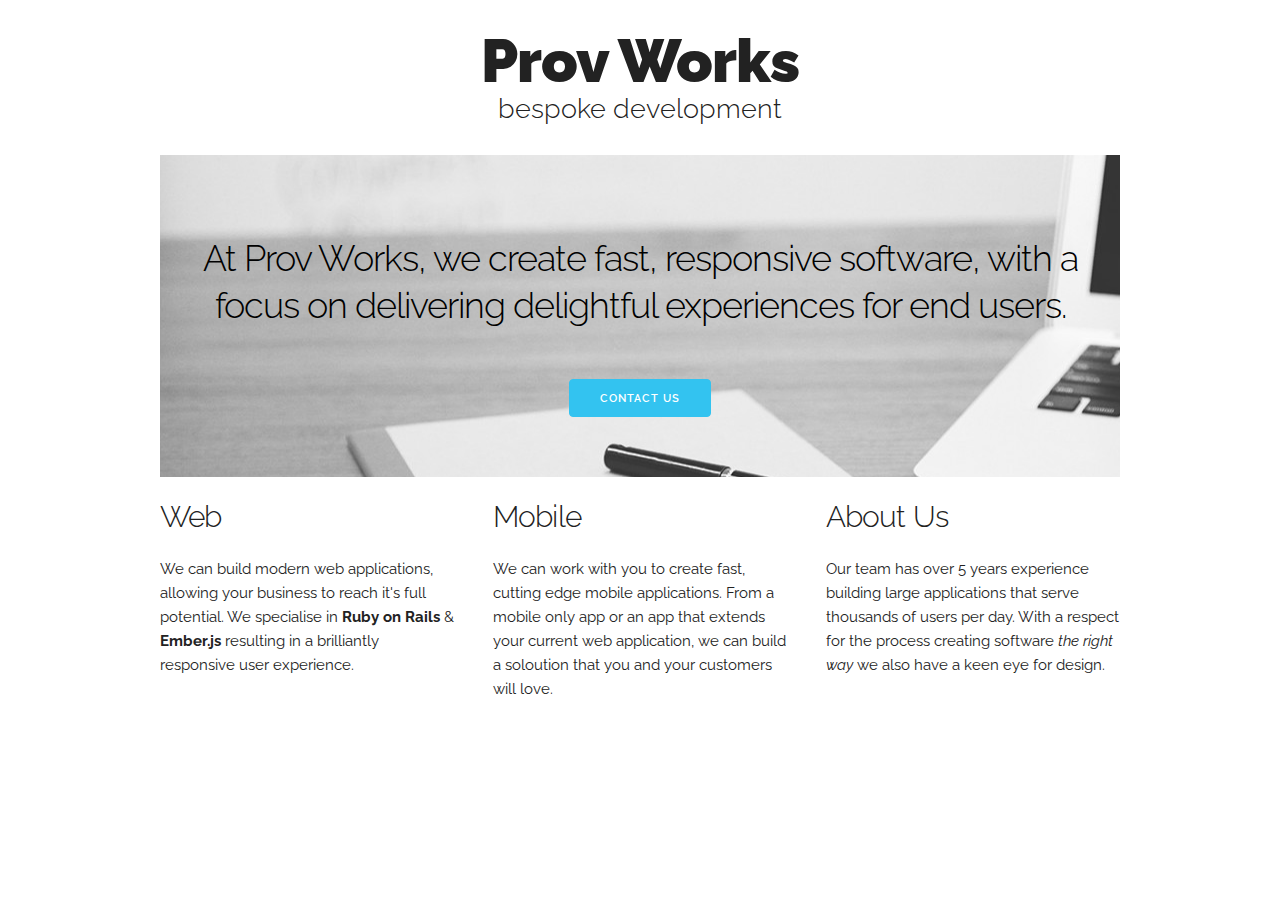
==== index.html @ 268542b6 "Typo" ====
<!DOCTYPE html>
<html>
  <head>
    <meta charset="utf-8">
    <title>Prov Works - Bespoke Development</title>
    <link href='https://fonts.googleapis.com/css?family=Raleway:300,900,400' rel='stylesheet' type='text/css'>
    <link rel="stylesheet" href="css/normalize.css" media="screen" charset="utf-8">
    <link rel="stylesheet" href="css/skeleton.css" media="screen" charset="utf-8">
    <link rel="stylesheet" href="css/custom.css" media="screen" charset="utf-8">
  </head>
  <body>
    <div class="container">
      <div class="row logo center">
        <div class="twelve columns">
          <h1>Prov Works</h1>
          <p>bespoke development</p>
        </div>
      </div>

      <div class="row blurb center">
        <h3>At Prov Works, we create fast, responsive software, with a focus on delivering delightful experiences for end users. </h3>
        <a href="#"><button class="button-primary">Contact Us</button></a>
      </div>

      <div class="row about">

        <div class="four columns">
          <h4>Web</h4>
          <p>We can build modern web applications, allowing your business to reach it's full potential. We specialise in <strong>Ruby on Rails</strong> &amp; <strong>Ember.js</strong> resulting in a brilliantly responsive user experience.</p>
        </div>

        <div class="four columns">
          <h4>Mobile</h4>
          <p>We can work with you to create fast, cutting edge mobile applications. From a mobile only app or an app that extends your current web application, we can build a soloution that you and your customers will love.</p>
        </div>

        <div class="four columns">
          <h4>About Us</h4>
          <p>Our team has over 5 years experience building large applications that serve thousands of users per day. With a respect for the process creating software <em>the right way</em> we also have a keen eye for design.</p>
        </div>
      </div>
    </div>
  </body>
</html>
---- css/skeleton.css ----
/*
* Skeleton V2.0.4
* Copyright 2014, Dave Gamache
* www.getskeleton.com
* Free to use under the MIT license.
* http://www.opensource.org/licenses/mit-license.php
* 12/29/2014
*/


/* Table of contents
––––––––––––––––––––––––––––––––––––––––––––––––––
- Grid
- Base Styles
- Typography
- Links
- Buttons
- Forms
- Lists
- Code
- Tables
- Spacing
- Utilities
- Clearing
- Media Queries
*/


/* Grid
–––––––––––––––––––––––––––––––––––––––––––––––––– */
.container {
  position: relative;
  width: 100%;
  max-width: 960px;
  margin: 0 auto;
  padding: 0 20px;
  box-sizing: border-box; }
.column,
.columns {
  width: 100%;
  float: left;
  box-sizing: border-box; }

/* For devices larger than 400px */
@media (min-width: 400px) {
  .container {
    width: 85%;
    padding: 0; }
}

/* For devices larger than 550px */
@media (min-width: 550px) {
  .container {
    width: 80%; }
  .column,
  .columns {
    margin-left: 4%; }
  .column:first-child,
  .columns:first-child {
    margin-left: 0; }

  .one.column,
  .one.columns                    { width: 4.66666666667%; }
  .two.columns                    { width: 13.3333333333%; }
  .three.columns                  { width: 22%;            }
  .four.columns                   { width: 30.6666666667%; }
  .five.columns                   { width: 39.3333333333%; }
  .six.columns                    { width: 48%;            }
  .seven.columns                  { width: 56.6666666667%; }
  .eight.columns                  { width: 65.3333333333%; }
  .nine.columns                   { width: 74.0%;          }
  .ten.columns                    { width: 82.6666666667%; }
  .eleven.columns                 { width: 91.3333333333%; }
  .twelve.columns                 { width: 100%; margin-left: 0; }

  .one-third.column               { width: 30.6666666667%; }
  .two-thirds.column              { width: 65.3333333333%; }

  .one-half.column                { width: 48%; }

  /* Offsets */
  .offset-by-one.column,
  .offset-by-one.columns          { margin-left: 8.66666666667%; }
  .offset-by-two.column,
  .offset-by-two.columns          { margin-left: 17.3333333333%; }
  .offset-by-three.column,
  .offset-by-three.columns        { margin-left: 26%;            }
  .offset-by-four.column,
  .offset-by-four.columns         { margin-left: 34.6666666667%; }
  .offset-by-five.column,
  .offset-by-five.columns         { margin-left: 43.3333333333%; }
  .offset-by-six.column,
  .offset-by-six.columns          { margin-left: 52%;            }
  .offset-by-seven.column,
  .offset-by-seven.columns        { margin-left: 60.6666666667%; }
  .offset-by-eight.column,
  .offset-by-eight.columns        { margin-left: 69.3333333333%; }
  .offset-by-nine.column,
  .offset-by-nine.columns         { margin-left: 78.0%;          }
  .offset-by-ten.column,
  .offset-by-ten.columns          { margin-left: 86.6666666667%; }
  .offset-by-eleven.column,
  .offset-by-eleven.columns       { margin-left: 95.3333333333%; }

  .offset-by-one-third.column,
  .offset-by-one-third.columns    { margin-left: 34.6666666667%; }
  .offset-by-two-thirds.column,
  .offset-by-two-thirds.columns   { margin-left: 69.3333333333%; }

  .offset-by-one-half.column,
  .offset-by-one-half.columns     { margin-left: 52%; }

}


/* Base Styles
–––––––––––––––––––––––––––––––––––––––––––––––––– */
/* NOTE
html is set to 62.5% so that all the REM measurements throughout Skeleton
are based on 10px sizing. So basically 1.5rem = 15px :) */
html {
  font-size: 62.5%; }
body {
  font-size: 1.5em; /* currently ems cause chrome bug misinterpreting rems on body element */
  line-height: 1.6;
  font-weight: 400;
  font-family: "Raleway", "HelveticaNeue", "Helvetica Neue", Helvetica, Arial, sans-serif;
  color: #222; }


/* Typography
–––––––––––––––––––––––––––––––––––––––––––––––––– */
h1, h2, h3, h4, h5, h6 {
  margin-top: 0;
  margin-bottom: 2rem;
  font-weight: 300; }
h1 { font-size: 4.0rem; line-height: 1.2;  letter-spacing: -.1rem;}
h2 { font-size: 3.6rem; line-height: 1.25; letter-spacing: -.1rem; }
h3 { font-size: 3.0rem; line-height: 1.3;  letter-spacing: -.1rem; }
h4 { font-size: 2.4rem; line-height: 1.35; letter-spacing: -.08rem; }
h5 { font-size: 1.8rem; line-height: 1.5;  letter-spacing: -.05rem; }
h6 { font-size: 1.5rem; line-height: 1.6;  letter-spacing: 0; }

/* Larger than phablet */
@media (min-width: 550px) {
  h1 { font-size: 5.0rem; }
  h2 { font-size: 4.2rem; }
  h3 { font-size: 3.6rem; }
  h4 { font-size: 3.0rem; }
  h5 { font-size: 2.4rem; }
  h6 { font-size: 1.5rem; }
}

p {
  margin-top: 0; }


/* Links
–––––––––––––––––––––––––––––––––––––––––––––––––– */
a {
  color: #1EAEDB; }
a:hover {
  color: #0FA0CE; }


/* Buttons
–––––––––––––––––––––––––––––––––––––––––––––––––– */
.button,
button,
input[type="submit"],
input[type="reset"],
input[type="button"] {
  display: inline-block;
  height: 38px;
  padding: 0 30px;
  color: #555;
  text-align: center;
  font-size: 11px;
  font-weight: 600;
  line-height: 38px;
  letter-spacing: .1rem;
  text-transform: uppercase;
  text-decoration: none;
  white-space: nowrap;
  background-color: transparent;
  border-radius: 4px;
  border: 1px solid #bbb;
  cursor: pointer;
  box-sizing: border-box; }
.button:hover,
button:hover,
input[type="submit"]:hover,
input[type="reset"]:hover,
input[type="button"]:hover,
.button:focus,
button:focus,
input[type="submit"]:focus,
input[type="reset"]:focus,
input[type="button"]:focus {
  color: #333;
  border-color: #888;
  outline: 0; }
.button.button-primary,
button.button-primary,
input[type="submit"].button-primary,
input[type="reset"].button-primary,
input[type="button"].button-primary {
  color: #FFF;
  background-color: #33C3F0;
  border-color: #33C3F0; }
.button.button-primary:hover,
button.button-primary:hover,
input[type="submit"].button-primary:hover,
input[type="reset"].button-primary:hover,
input[type="button"].button-primary:hover,
.button.button-primary:focus,
button.button-primary:focus,
input[type="submit"].button-primary:focus,
input[type="reset"].button-primary:focus,
input[type="button"].button-primary:focus {
  color: #FFF;
  background-color: #1EAEDB;
  border-color: #1EAEDB; }


/* Forms
–––––––––––––––––––––––––––––––––––––––––––––––––– */
input[type="email"],
input[type="number"],
input[type="search"],
input[type="text"],
input[type="tel"],
input[type="url"],
input[type="password"],
textarea,
select {
  height: 38px;
  padding: 6px 10px; /* The 6px vertically centers text on FF, ignored by Webkit */
  background-color: #fff;
  border: 1px solid #D1D1D1;
  border-radius: 4px;
  box-shadow: none;
  box-sizing: border-box; }
/* Removes awkward default styles on some inputs for iOS */
input[type="email"],
input[type="number"],
input[type="search"],
input[type="text"],
input[type="tel"],
input[type="url"],
input[type="password"],
textarea {
  -webkit-appearance: none;
     -moz-appearance: none;
          appearance: none; }
textarea {
  min-height: 65px;
  padding-top: 6px;
  padding-bottom: 6px; }
input[type="email"]:focus,
input[type="number"]:focus,
input[type="search"]:focus,
input[type="text"]:focus,
input[type="tel"]:focus,
input[type="url"]:focus,
input[type="password"]:focus,
textarea:focus,
select:focus {
  border: 1px solid #33C3F0;
  outline: 0; }
label,
legend {
  display: block;
  margin-bottom: .5rem;
  font-weight: 600; }
fieldset {
  padding: 0;
  border-width: 0; }
input[type="checkbox"],
input[type="radio"] {
  display: inline; }
label > .label-body {
  display: inline-block;
  margin-left: .5rem;
  font-weight: normal; }


/* Lists
–––––––––––––––––––––––––––––––––––––––––––––––––– */
ul {
  list-style: circle inside; }
ol {
  list-style: decimal inside; }
ol, ul {
  padding-left: 0;
  margin-top: 0; }
ul ul,
ul ol,
ol ol,
ol ul {
  margin: 1.5rem 0 1.5rem 3rem;
  font-size: 90%; }
li {
  margin-bottom: 1rem; }


/* Code
–––––––––––––––––––––––––––––––––––––––––––––––––– */
code {
  padding: .2rem .5rem;
  margin: 0 .2rem;
  font-size: 90%;
  white-space: nowrap;
  background: #F1F1F1;
  border: 1px solid #E1E1E1;
  border-radius: 4px; }
pre > code {
  display: block;
  padding: 1rem 1.5rem;
  white-space: pre; }


/* Tables
–––––––––––––––––––––––––––––––––––––––––––––––––– */
th,
td {
  padding: 12px 15px;
  text-align: left;
  border-bottom: 1px solid #E1E1E1; }
th:first-child,
td:first-child {
  padding-left: 0; }
th:last-child,
td:last-child {
  padding-right: 0; }


/* Spacing
–––––––––––––––––––––––––––––––––––––––––––––––––– */
button,
.button {
  margin-bottom: 1rem; }
input,
textarea,
select,
fieldset {
  margin-bottom: 1.5rem; }
pre,
blockquote,
dl,
figure,
table,
p,
ul,
ol,
form {
  margin-bottom: 2.5rem; }


/* Utilities
–––––––––––––––––––––––––––––––––––––––––––––––––– */
.u-full-width {
  width: 100%;
  box-sizing: border-box; }
.u-max-full-width {
  max-width: 100%;
  box-sizing: border-box; }
.u-pull-right {
  float: right; }
.u-pull-left {
  float: left; }


/* Misc
–––––––––––––––––––––––––––––––––––––––––––––––––– */
hr {
  margin-top: 3rem;
  margin-bottom: 3.5rem;
  border-width: 0;
  border-top: 1px solid #E1E1E1; }


/* Clearing
–––––––––––––––––––––––––––––––––––––––––––––––––– */

/* Self Clearing Goodness */
.container:after,
.row:after,
.u-cf {
  content: "";
  display: table;
  clear: both; }


/* Media Queries
–––––––––––––––––––––––––––––––––––––––––––––––––– */
/*
Note: The best way to structure the use of media queries is to create the queries
near the relevant code. For example, if you wanted to change the styles for buttons
on small devices, paste the mobile query code up in the buttons section and style it
there.
*/


/* Larger than mobile */
@media (min-width: 400px) {}

/* Larger than phablet (also point when grid becomes active) */
@media (min-width: 550px) {}

/* Larger than tablet */
@media (min-width: 750px) {}

/* Larger than desktop */
@media (min-width: 1000px) {}

/* Larger than Desktop HD */
@media (min-width: 1200px) {}
---- css/custom.css ----
.logo {
  margin-top: 25px;
}

.center {
  text-align: center;
}

.logo h1 {
  font-weight: 900;
  margin-bottom: 0px;
  font-size: 4em;
}

.logo p {
  font-weight: 300;
  margin-top: -10px;
  font-size: 1.8em;
}

.blurb {
  color: #000;
  background-image: url("img/blurb_bg.jpg");
  background-position: -50px -330px;
  padding-bottom: 50px;
}

.blurb h3 {
  padding-top: 80px;
  padding-bottom: 30px;
}

.about {
  margin-top: 20px;
}

.about div {
  color: #222;
}
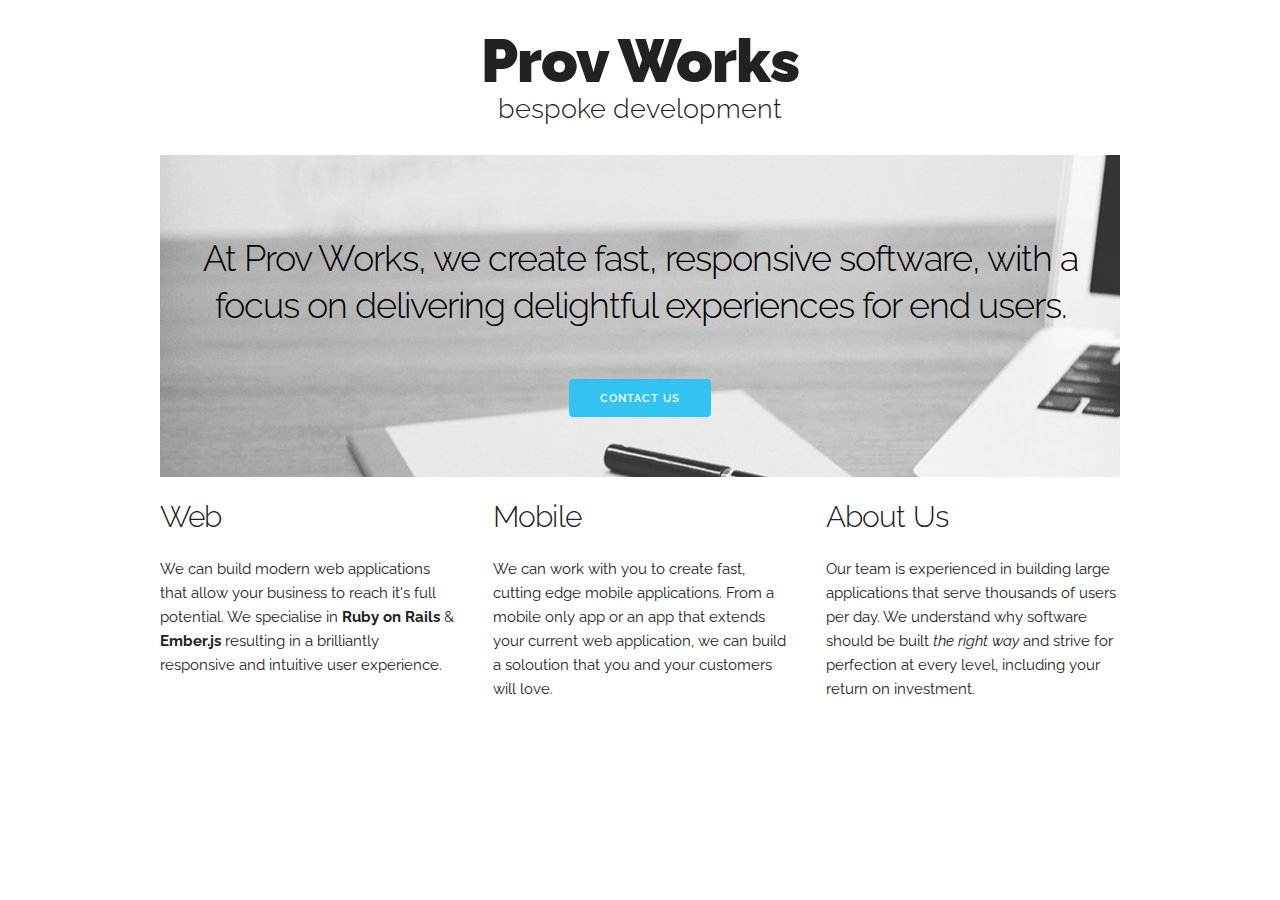
==== commit 0a21fe09: "Fixed copywriting" ====
--- a/index.html
+++ b/index.html
@@ -26,7 +26,7 @@
 
         <div class="four columns">
           <h4>Web</h4>
-          <p>We can build modern web applications, allowing your business to reach it's full potential. We specialise in <strong>Ruby on Rails</strong> &amp; <strong>Ember.js</strong> resulting in a brilliantly responsive user experience.</p>
+          <p>We can build modern web applications that allow your business to reach it's full potential. We specialise in <strong>Ruby on Rails</strong> &amp; <strong>Ember.js</strong> resulting in a brilliantly responsive and intuitive user experience.</p>
         </div>
 
         <div class="four columns">
@@ -36,7 +36,7 @@
 
         <div class="four columns">
           <h4>About Us</h4>
-          <p>Our team has over 5 years experience building large applications that serve thousands of users per day. With a respect for the process creating software <em>the right way</em> we also have a keen eye for design.</p>
+          <p>Our team is experienced in building large applications that serve thousands of users per day. We understand why software should be built <em>the right way</em> and strive for perfection at every level, including your return on investment.</p>
         </div>
       </div>
     </div>
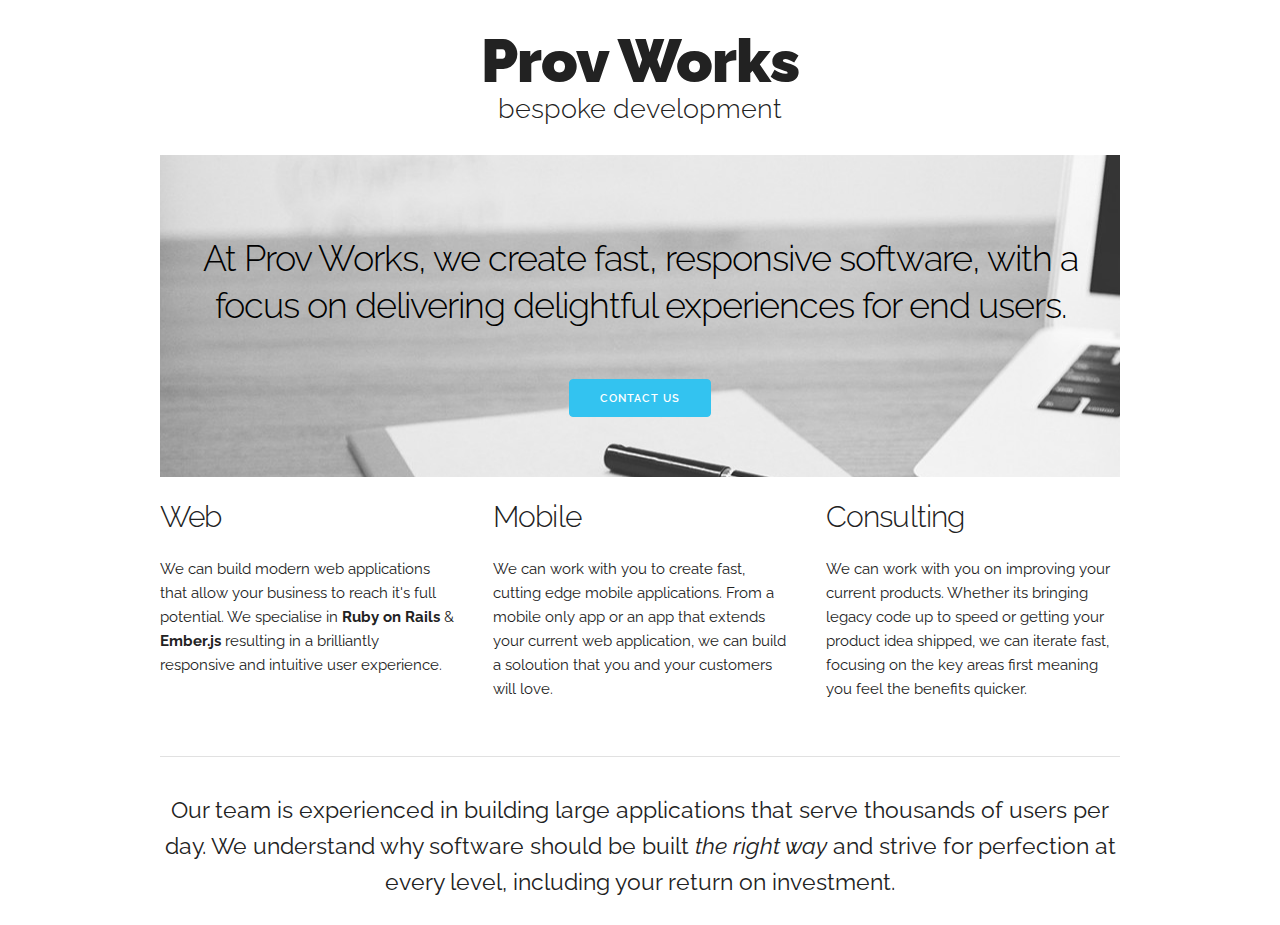
==== commit 70fd5a7a: "Layout" ====
--- a/index.html
+++ b/index.html
@@ -19,10 +19,10 @@
 
       <div class="row blurb center">
         <h3>At Prov Works, we create fast, responsive software, with a focus on delivering delightful experiences for end users. </h3>
-        <a href="#"><button class="button-primary">Contact Us</button></a>
+        <a href="mailto:mark@prov.works"><button class="button-primary">Contact Us</button></a>
       </div>
 
-      <div class="row about">
+      <div class="row services">
 
         <div class="four columns">
           <h4>Web</h4>
@@ -35,7 +35,15 @@
         </div>
 
         <div class="four columns">
-          <h4>About Us</h4>
+          <h4>Consulting</h4>
+          <p>We can work with you on improving your current products. Whether its bringing legacy code up to speed or getting your product idea shipped, we can iterate fast, focusing on the key areas first meaning you feel the benefits quicker.</p>
+        </div>
+      </div>
+
+      <hr>
+
+      <div class="row about center">
+        <div class="twelve columns">
           <p>Our team is experienced in building large applications that serve thousands of users per day. We understand why software should be built <em>the right way</em> and strive for perfection at every level, including your return on investment.</p>
         </div>
       </div>
--- a/css/custom.css
+++ b/css/custom.css
@@ -30,10 +30,14 @@
   padding-bottom: 30px;
 }
 
-.about {
+.services {
   margin-top: 20px;
 }
 
-.about div {
+.services div {
   color: #222;
 }
+
+.about p {
+  font-size: 1.5em;
+}
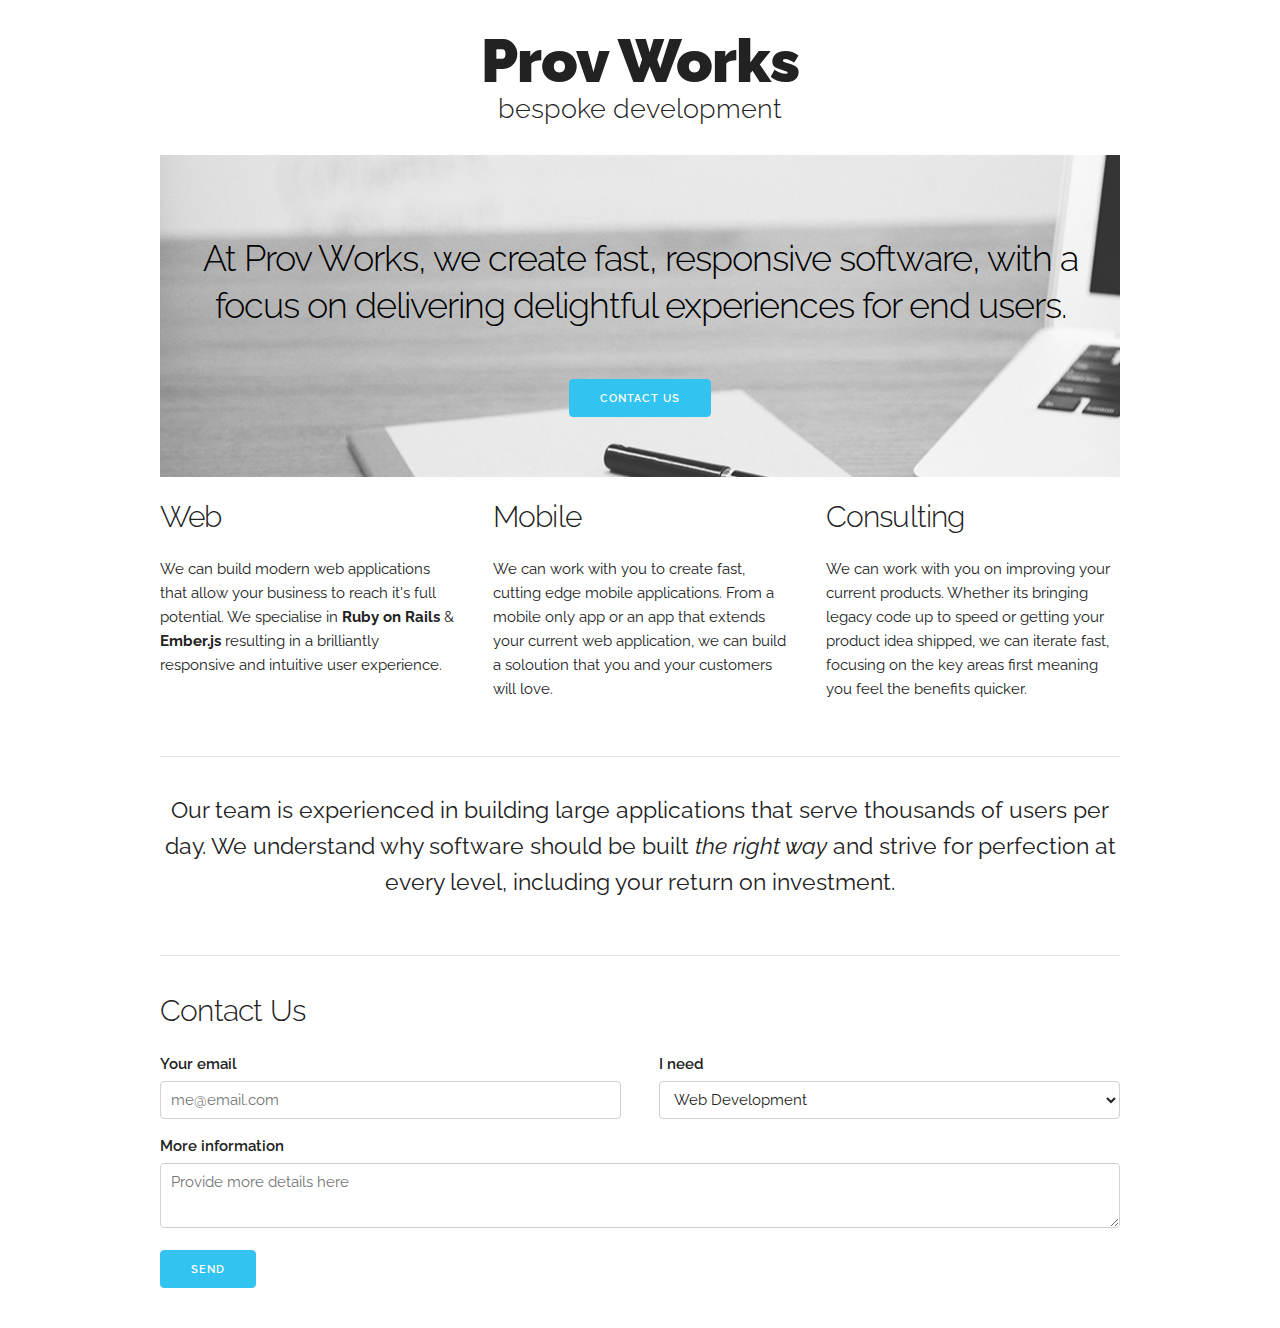
==== commit aea43415: "Added thanks page" ====
--- a/index.html
+++ b/index.html
@@ -7,6 +7,7 @@
     <link rel="stylesheet" href="css/normalize.css" media="screen" charset="utf-8">
     <link rel="stylesheet" href="css/skeleton.css" media="screen" charset="utf-8">
     <link rel="stylesheet" href="css/custom.css" media="screen" charset="utf-8">
+    <meta name="google-site-verification" content="oibYn1NF4IDyZ9YhJ6GznWl5XLZQCh_0DbCe_B_9C1c" />
   </head>
   <body>
     <div class="container">
@@ -19,7 +20,7 @@
 
       <div class="row blurb center">
         <h3>At Prov Works, we create fast, responsive software, with a focus on delivering delightful experiences for end users. </h3>
-        <a href="mailto:mark@prov.works"><button class="button-primary">Contact Us</button></a>
+        <a href="#contact"><button class="button-primary">Contact Us</button></a>
       </div>
 
       <div class="row services">
@@ -47,6 +48,32 @@
           <p>Our team is experienced in building large applications that serve thousands of users per day. We understand why software should be built <em>the right way</em> and strive for perfection at every level, including your return on investment.</p>
         </div>
       </div>
+
+      <hr>
+      <div class="row">
+        <div class="twelve columns">
+          <h4>Contact Us</h4>
+        </div>
+      </div>
+      <form id="contact" accept-charset="UTF-8" action="https://formkeep.com/f/110da25a6883" method="POST">
+        <div class="row">
+          <div class="six columns">
+            <label>Your email</label>
+            <input class="u-full-width" type="email" placeholder="me@email.com" name="email">
+          </div>
+          <div class="six columns">
+            <label>I need</label>
+            <select class="u-full-width" name="Service">
+              <option value="Web Development">Web Development</option>
+              <option value="Mobile Development">Mobile Development</option>
+              <option value="Other">Other</option>
+            </select>
+          </div>
+        </div>
+        <label>More information</label>
+        <textarea class="u-full-width" placeholder="Provide more details here" name="info"></textarea>
+        <input class="button-primary" type="submit" value="Send">
+      </form>
     </div>
   </body>
 </html>
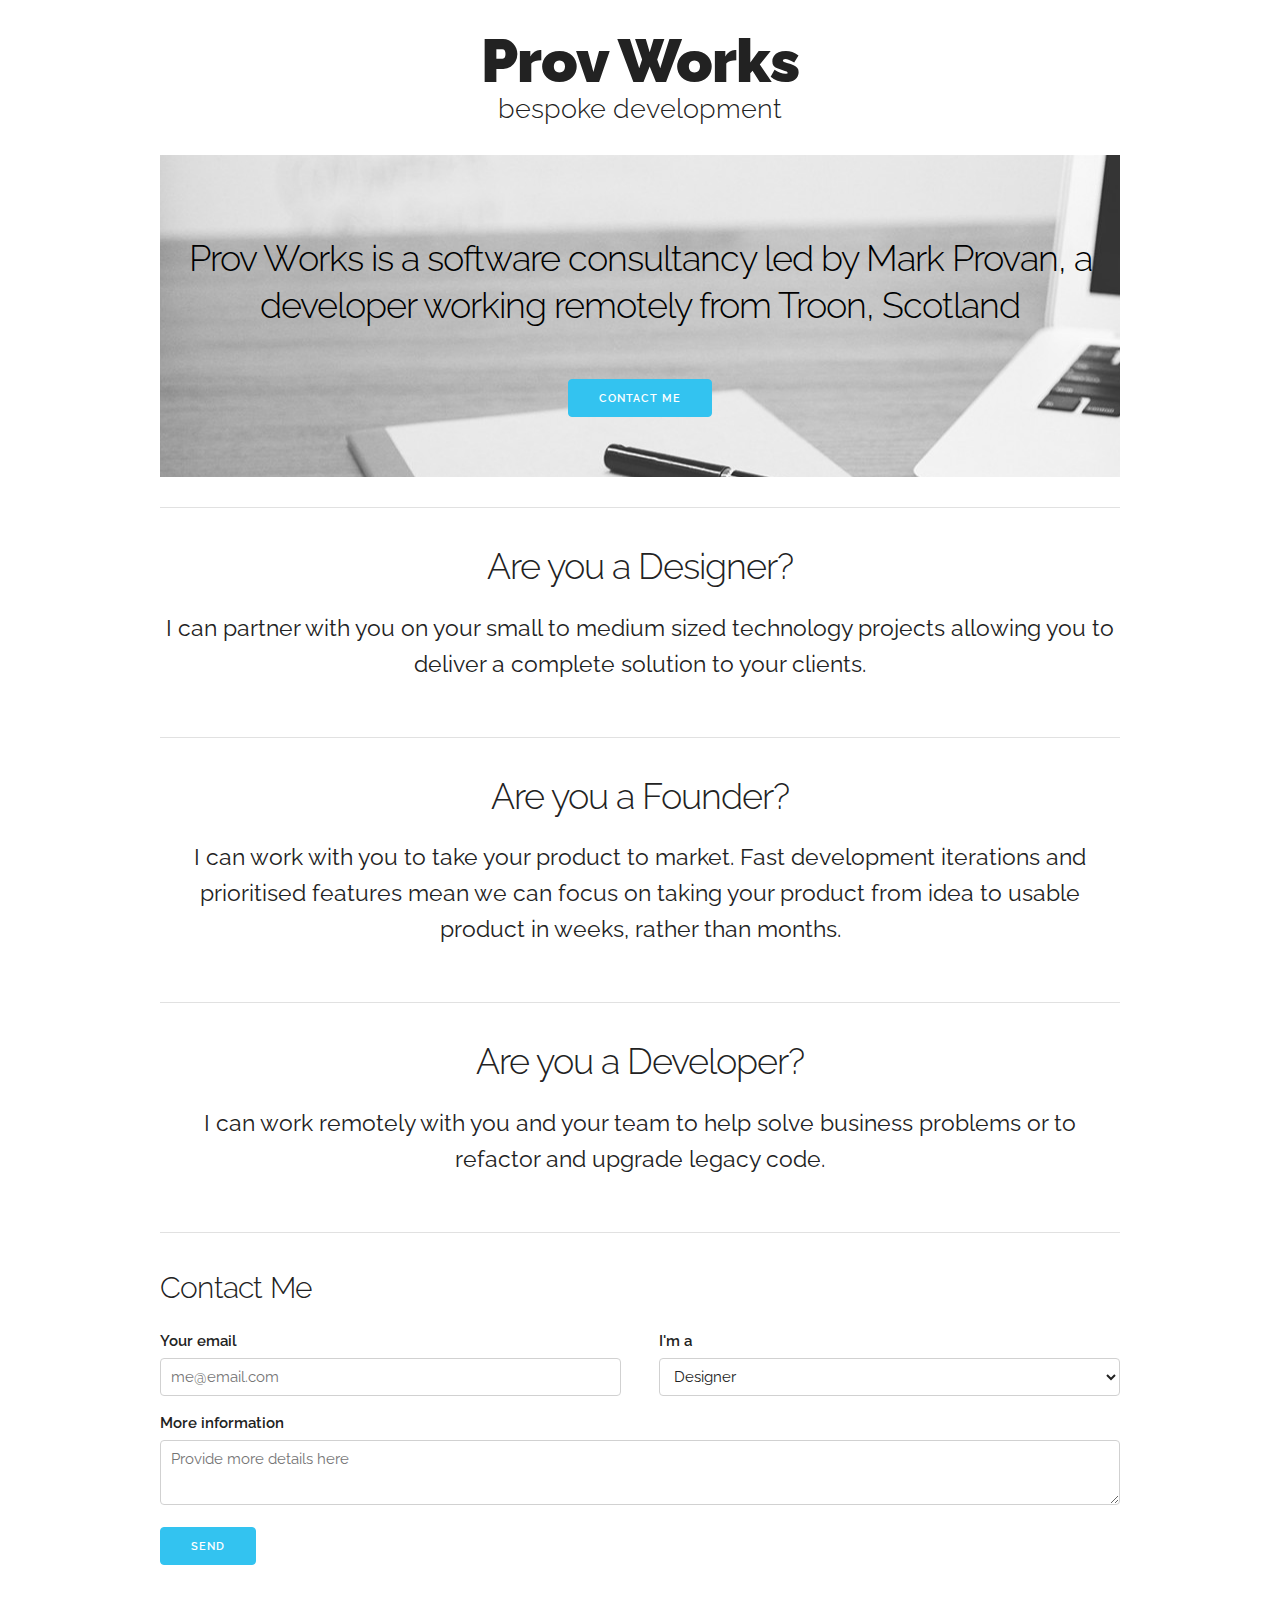
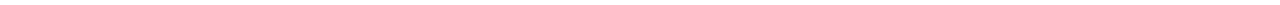
==== commit 2cfc116a: "Reworded to me" ====
--- a/index.html
+++ b/index.html
@@ -19,15 +19,14 @@
       </div>
 
       <div class="row blurb center">
-        <h3>At Prov Works, we create fast, responsive software, with a focus on delivering delightful experiences for end users. </h3>
-        <a href="#contact"><button class="button-primary">Contact Us</button></a>
+        <h3>Prov Works is a software consultancy led by Mark Provan, a developer working remotely from Troon, Scotland </h3>
+        <a href="#contact"><button class="button-primary">Contact Me</button></a>
       </div>
 
-      <div class="row services">
-
+      <!-- <div class="row services">
         <div class="four columns">
-          <h4>Web</h4>
-          <p>We can build modern web applications that allow your business to reach it's full potential. We specialise in <strong>Ruby on Rails</strong> &amp; <strong>Ember.js</strong> resulting in a brilliantly responsive and intuitive user experience.</p>
+          <h4>Designers</h4>
+          <p>I can partner with you to turn your designs into tangible software.</p>
         </div>
 
         <div class="four columns">
@@ -39,20 +38,38 @@
           <h4>Consulting</h4>
           <p>We can work with you on improving your current products. Whether its bringing legacy code up to speed or getting your product idea shipped, we can iterate fast, focusing on the key areas first meaning you feel the benefits quicker.</p>
         </div>
-      </div>
+      </div> -->
 
       <hr>
 
       <div class="row about center">
         <div class="twelve columns">
-          <p>Our team is experienced in building large applications that serve thousands of users per day. We understand why software should be built <em>the right way</em> and strive for perfection at every level, including your return on investment.</p>
+          <h3>Are you a Designer?</h3>
+          <p>I can partner with you on your small to medium sized technology projects allowing you to deliver a complete solution to your clients.</p>
         </div>
       </div>
 
       <hr>
+      <div class="row about center">
+        <div class="twelve columns">
+          <h3>Are you a Founder?</h3>
+          <p>I can work with you to take your product to market. Fast development iterations and prioritised features mean we can focus on taking your product from idea to usable product in weeks, rather than months.</p>
+        </div>
+      </div>
+
+      <hr>
+      <div class="row about center">
+        <div class="twelve columns">
+          <h3>Are you a Developer?</h3>
+          <p>I can work remotely with you and your team to help solve business problems or to refactor and upgrade legacy code.</p>
+        </div>
+      </div>
+
+
+      <hr>
       <div class="row">
         <div class="twelve columns">
-          <h4>Contact Us</h4>
+          <h4>Contact Me</h4>
         </div>
       </div>
       <form id="contact" accept-charset="UTF-8" action="https://formkeep.com/f/110da25a6883" method="POST">
@@ -62,10 +79,11 @@
             <input class="u-full-width" type="email" placeholder="me@email.com" name="email">
           </div>
           <div class="six columns">
-            <label>I need</label>
+            <label>I'm a</label>
             <select class="u-full-width" name="Service">
-              <option value="Web Development">Web Development</option>
-              <option value="Mobile Development">Mobile Development</option>
+              <option value="Designer">Designer</option>
+              <option value="Founder">Founder</option>
+              <option value="Developer">Developer</option>
               <option value="Other">Other</option>
             </select>
           </div>
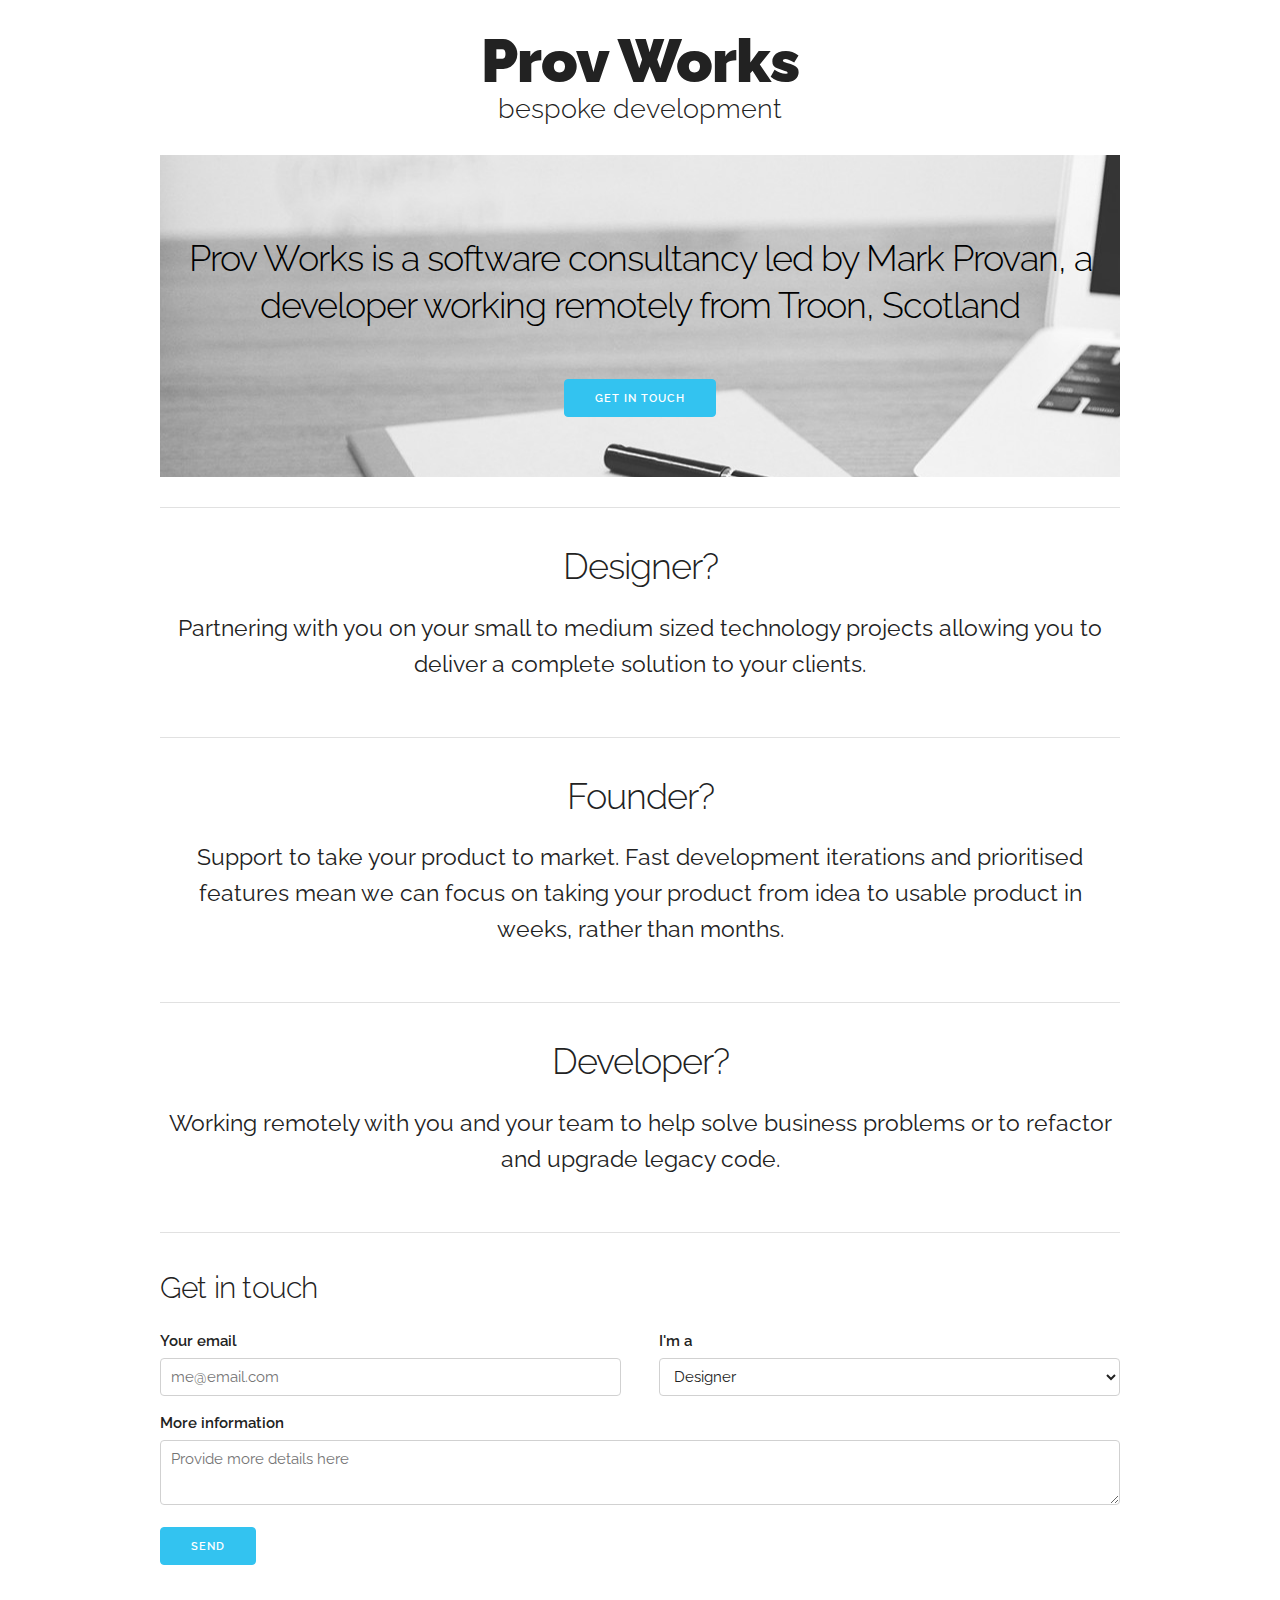
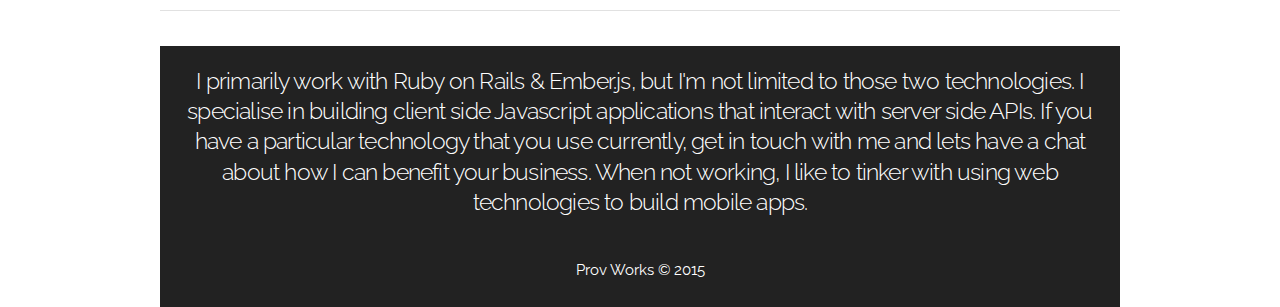
==== commit d59ec10b: "Reworded to me" ====
--- a/index.html
+++ b/index.html
@@ -20,56 +20,38 @@
 
       <div class="row blurb center">
         <h3>Prov Works is a software consultancy led by Mark Provan, a developer working remotely from Troon, Scotland </h3>
-        <a href="#contact"><button class="button-primary">Contact Me</button></a>
+        <a href="#contact"><button class="button-primary">Get in touch</button></a>
       </div>
-
-      <!-- <div class="row services">
-        <div class="four columns">
-          <h4>Designers</h4>
-          <p>I can partner with you to turn your designs into tangible software.</p>
-        </div>
-
-        <div class="four columns">
-          <h4>Mobile</h4>
-          <p>We can work with you to create fast, cutting edge mobile applications. From a mobile only app or an app that extends your current web application, we can build a soloution that you and your customers will love.</p>
-        </div>
-
-        <div class="four columns">
-          <h4>Consulting</h4>
-          <p>We can work with you on improving your current products. Whether its bringing legacy code up to speed or getting your product idea shipped, we can iterate fast, focusing on the key areas first meaning you feel the benefits quicker.</p>
-        </div>
-      </div> -->
 
       <hr>
 
       <div class="row about center">
         <div class="twelve columns">
-          <h3>Are you a Designer?</h3>
-          <p>I can partner with you on your small to medium sized technology projects allowing you to deliver a complete solution to your clients.</p>
+          <h3>Designer?</h3>
+          <p>Partnering with you on your small to medium sized technology projects allowing you to deliver a complete solution to your clients.</p>
         </div>
       </div>
 
       <hr>
       <div class="row about center">
         <div class="twelve columns">
-          <h3>Are you a Founder?</h3>
-          <p>I can work with you to take your product to market. Fast development iterations and prioritised features mean we can focus on taking your product from idea to usable product in weeks, rather than months.</p>
+          <h3>Founder?</h3>
+          <p>Support to take your product to market. Fast development iterations and prioritised features mean we can focus on taking your product from idea to usable product in weeks, rather than months.</p>
         </div>
       </div>
 
       <hr>
       <div class="row about center">
         <div class="twelve columns">
-          <h3>Are you a Developer?</h3>
-          <p>I can work remotely with you and your team to help solve business problems or to refactor and upgrade legacy code.</p>
+          <h3>Developer?</h3>
+          <p>Working remotely with you and your team to help solve business problems or to refactor and upgrade legacy code.</p>
         </div>
       </div>
-
 
       <hr>
       <div class="row">
         <div class="twelve columns">
-          <h4>Contact Me</h4>
+          <h4>Get in touch</h4>
         </div>
       </div>
       <form id="contact" accept-charset="UTF-8" action="https://formkeep.com/f/110da25a6883" method="POST">
@@ -92,6 +74,17 @@
         <textarea class="u-full-width" placeholder="Provide more details here" name="info"></textarea>
         <input class="button-primary" type="submit" value="Send">
       </form>
+
+      <hr>
+
+      <footer class="row center">
+        <div class="twelve columns">
+          <h4>I primarily work with Ruby on Rails &amp; Ember.js, but I'm not limited to those two technologies. I specialise in building client side Javascript applications that interact with server side APIs. If you have a particular technology that you use currently, get in touch with me and lets have a chat about how I can benefit your business. When not working, I like to tinker with using web technologies to build mobile apps.</h4>
+          <p>
+            Prov Works &copy; 2015
+          </p>
+        </div>
+      </footer>
     </div>
   </body>
 </html>
--- a/css/custom.css
+++ b/css/custom.css
@@ -41,3 +41,14 @@
 .about p {
   font-size: 1.5em;
 }
+
+footer {
+  background-color: #222;
+  color: #fff;
+}
+
+footer h4 {
+  font-size: 1.5em;
+  font-weight: 300;
+  padding: 20px;
+}
